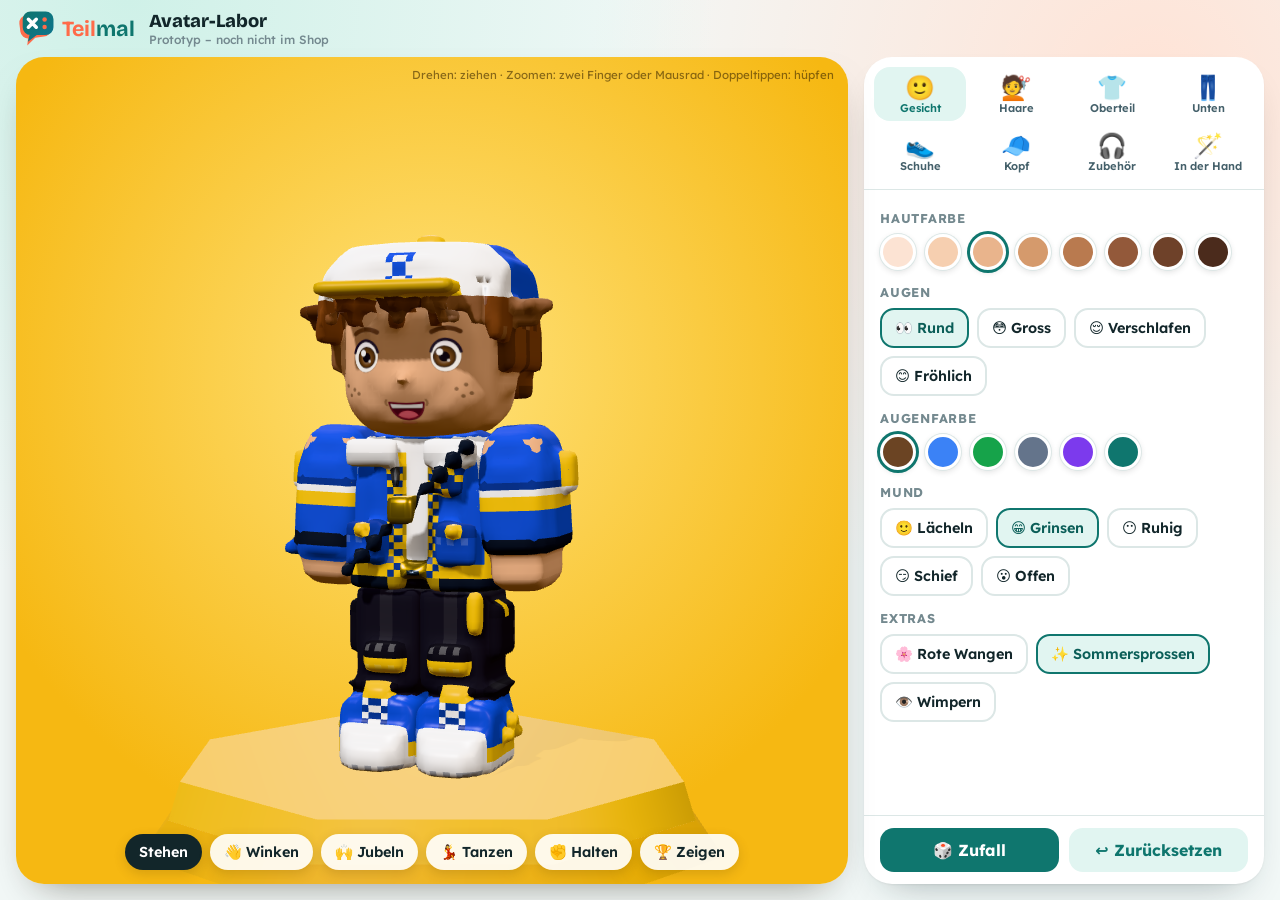
==== labor/avatar.html @ c7affddb "Avatar-Labor: 3D-Avatar-Prototyp (Phase 3) - js/avatar3d.js: Figur aus Voxel-Bauplänen, rund geglätt" ====
<!doctype html>
<html lang="de">
<head>
  <meta charset="utf-8">
  <meta name="viewport" content="width=device-width, initial-scale=1, viewport-fit=cover">
  <meta name="robots" content="noindex, nofollow">
  <title>Teilmal – Avatar-Labor (Prototyp)</title>
  <link rel="icon" href="../icon.svg" type="image/svg+xml">
  <link rel="preconnect" href="https://fonts.googleapis.com">
  <link rel="preconnect" href="https://fonts.gstatic.com" crossorigin>
  <link rel="stylesheet" href="https://fonts.googleapis.com/css2?family=Bricolage+Grotesque:opsz,wght@12..96,600;12..96,800&family=Lexend:wght@400;500;600;700&display=swap">
  <link rel="stylesheet" href="avatar-lab.css?v=1">
</head>
<body>
  <header class="lab-top">
    <a class="lab-brand" href="../"><img src="../icon.svg" alt=""><b><span class="teil">Teil</span><span class="mal">mal</span></b></a>
    <span class="lab-title">Avatar-Labor <small>Prototyp – noch nicht im Shop</small></span>
  </header>
  <main class="lab">
    <section class="lab-stage" id="stage" aria-label="Dein Avatar">
      <div class="lab-perf" id="perf" aria-hidden="true"></div>
      <div class="lab-anims" id="anims" role="group" aria-label="Bewegungen"></div>
      <p class="lab-hint">Drehen: ziehen · Zoomen: zwei Finger oder Mausrad · Doppeltippen: hüpfen</p>
      <p class="lab-nogl" id="nogl" hidden>Dieses Gerät kann leider keine 3D-Grafik anzeigen.</p>
    </section>
    <section class="lab-panel">
      <nav class="lab-tabs" id="tabs" role="tablist"></nav>
      <div class="lab-opts" id="opts"></div>
      <div class="lab-actions">
        <button class="lab-btn" id="rnd">🎲 Zufall</button>
        <button class="lab-btn ghost" id="reset">↩︎ Zurücksetzen</button>
      </div>
    </section>
  </main>
  <script src="../js/avatar3d.js?v=1"></script>
  <script type="module" src="avatar-lab.js?v=1"></script>
</body>
</html>
---- labor/avatar-lab.css ----
/* Teilmal – Avatar-Labor (Prototyp) */
:root {
  --ink: #12262A; --ink-2: #44606A; --ink-3: #74898F; --line: #DCE7E6; --paper: #fff; --bg: #F2F8F7;
  --brand: #0F766E; --brand-wash: #E1F5F1; --coral: #FF6B4A; --sun: #FFC233;
  --font-display: 'Bricolage Grotesque', 'Lexend', system-ui, sans-serif;
}
* { box-sizing: border-box; }
html, body { margin: 0; height: 100%; }
body { font-family: Lexend, system-ui, sans-serif; color: var(--ink); background: radial-gradient(circle at 10% 0%, #CFF1E8, transparent 40%), radial-gradient(circle at 90% 10%, #FFE3D6, transparent 40%), var(--bg); display: flex; flex-direction: column; }
button { font: inherit; color: inherit; cursor: pointer; }

.lab-top { display: flex; align-items: center; gap: 14px; padding: 10px 18px; }
.lab-brand { display: flex; align-items: center; gap: 8px; text-decoration: none; font-family: var(--font-display); font-weight: 800; font-size: 1.35rem; }
.lab-brand img { width: 36px; height: 36px; }
.lab-brand .teil { color: var(--coral); } .lab-brand .mal { color: var(--brand); }
.lab-title { font-family: var(--font-display); font-weight: 800; font-size: 1.15rem; }
.lab-title small { display: block; font-family: Lexend, system-ui, sans-serif; font-weight: 500; font-size: .75rem; color: var(--ink-3); }

.lab { flex: 1; min-height: 0; display: grid; grid-template-columns: minmax(0, 1fr) 400px; gap: 16px; padding: 0 16px 16px; }
.lab-stage { position: relative; min-height: 420px; border-radius: 28px; overflow: hidden; background: radial-gradient(circle at 50% 38%, #ffe27a, #f6b812 75%); box-shadow: 0 18px 40px -22px rgba(30, 20, 0, .55); touch-action: none; }
.lab-stage canvas { position: absolute; inset: 0; width: 100%; height: 100%; display: block; cursor: grab; }
.lab-stage canvas:active { cursor: grabbing; }
.lab-perf { position: absolute; top: 12px; left: 14px; z-index: 2; font: 600 11px Lexend, system-ui; color: rgba(60, 40, 0, .6); pointer-events: none; }
.lab-hint { position: absolute; top: 10px; right: 14px; z-index: 2; margin: 0; font-size: .72rem; color: rgba(60, 40, 0, .6); pointer-events: none; }
.lab-nogl { position: absolute; inset: 0; display: grid; place-items: center; margin: 0; font-weight: 600; }
.lab-nogl[hidden] { display: none; }
.lab-anims { position: absolute; left: 0; right: 0; bottom: 14px; z-index: 2; display: flex; gap: 8px; justify-content: center; flex-wrap: wrap; padding: 0 10px; }
.lab-anims button { border: 0; border-radius: 99px; padding: 9px 14px; font-weight: 600; font-size: .9rem; background: rgba(255, 255, 255, .9); box-shadow: 0 4px 12px rgba(80, 50, 0, .18); transition: transform .12s; }
.lab-anims button:active { transform: scale(.95); }
.lab-anims button.on { background: var(--ink); color: #fff; }

.lab-panel { display: flex; flex-direction: column; min-height: 0; background: var(--paper); border-radius: 28px; box-shadow: 0 1px 2px rgba(0, 0, 0, .05), 0 18px 40px -24px rgba(16, 40, 44, .45); overflow: hidden; }
.lab-tabs { display: grid; grid-template-columns: repeat(auto-fit, minmax(80px, 1fr)); gap: 4px; padding: 10px; border-bottom: 1px solid var(--line); }
.lab-tabs button { display: grid; justify-items: center; gap: 2px; padding: 8px 4px 6px; border: 0; border-radius: 16px; background: transparent; }
.lab-tabs button span { font-size: 1.5rem; line-height: 1; }
.lab-tabs button small { font-size: .7rem; font-weight: 600; color: var(--ink-2); }
.lab-tabs button.on { background: var(--brand-wash); }
.lab-tabs button.on small { color: var(--brand); }
.lab-opts { flex: 1; overflow-y: auto; padding: 6px 16px 16px; }
.lab-group h3 { margin: 14px 0 8px; font-size: .8rem; text-transform: uppercase; letter-spacing: .06em; color: var(--ink-3); }
.lab-chips { display: flex; flex-wrap: wrap; gap: 8px; }
.lab-chip { display: inline-flex; align-items: center; gap: 6px; padding: 9px 13px; border-radius: 14px; border: 2px solid var(--line); background: var(--paper); font-weight: 600; font-size: .9rem; }
.lab-chip.on { border-color: var(--brand); background: var(--brand-wash); color: #0B5E58; }
.lab-swatches { display: flex; flex-wrap: wrap; gap: 9px; }
.lab-sw { width: 36px; height: 36px; border-radius: 50%; border: 3px solid #fff; box-shadow: 0 0 0 1px var(--line), 0 2px 6px rgba(0, 0, 0, .12); padding: 0; }
.lab-sw.on { box-shadow: 0 0 0 3px var(--brand), 0 2px 6px rgba(0, 0, 0, .15); }
.lab-actions { display: flex; gap: 10px; padding: 12px 16px; border-top: 1px solid var(--line); }
.lab-btn { flex: 1; border: 0; border-radius: 14px; padding: 12px; font-weight: 700; background: var(--brand); color: #fff; }
.lab-btn.ghost { background: var(--brand-wash); color: var(--brand); }

@media (max-width: 860px) {
  body { height: auto; }
  .lab { grid-template-columns: 1fr; }
  .lab-stage { height: 58vh; min-height: 360px; }
  .lab-panel { max-height: none; }
  .lab-opts { max-height: 46vh; }
  .lab-hint { display: none; }
}
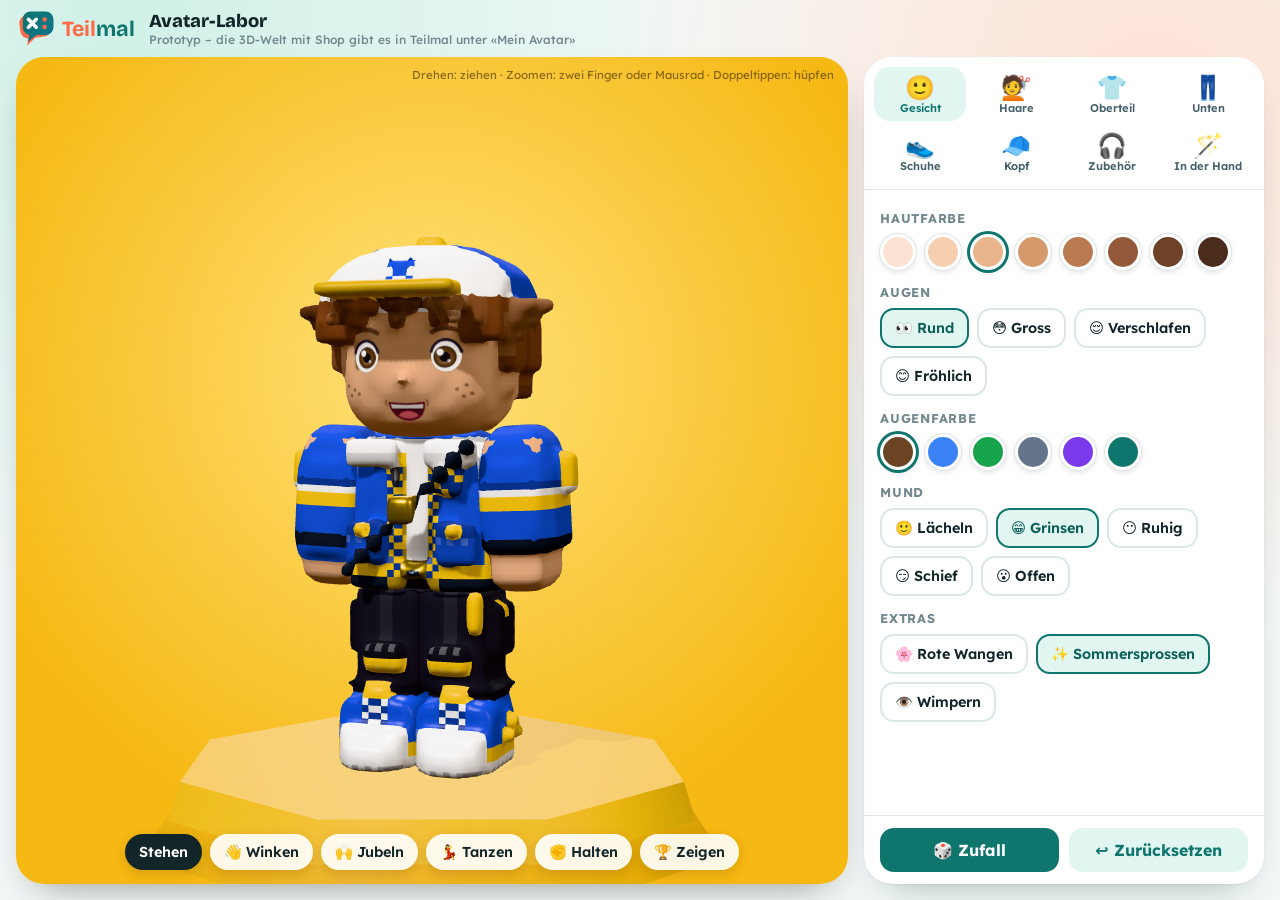
==== commit 1f93fc33: "3D-Welt: «Mein Avatar» und «Garage» mit Shop und einem Münzkonto - Startseite der Kinder: zwei Karte" ====
--- a/labor/avatar.html
+++ b/labor/avatar.html
@@ -14,7 +14,7 @@
 <body>
   <header class="lab-top">
     <a class="lab-brand" href="../"><img src="../icon.svg" alt=""><b><span class="teil">Teil</span><span class="mal">mal</span></b></a>
-    <span class="lab-title">Avatar-Labor <small>Prototyp – noch nicht im Shop</small></span>
+    <span class="lab-title">Avatar-Labor <small>Prototyp – die 3D-Welt mit Shop gibt es in Teilmal unter «Mein Avatar»</small></span>
   </header>
   <main class="lab">
     <section class="lab-stage" id="stage" aria-label="Dein Avatar">
